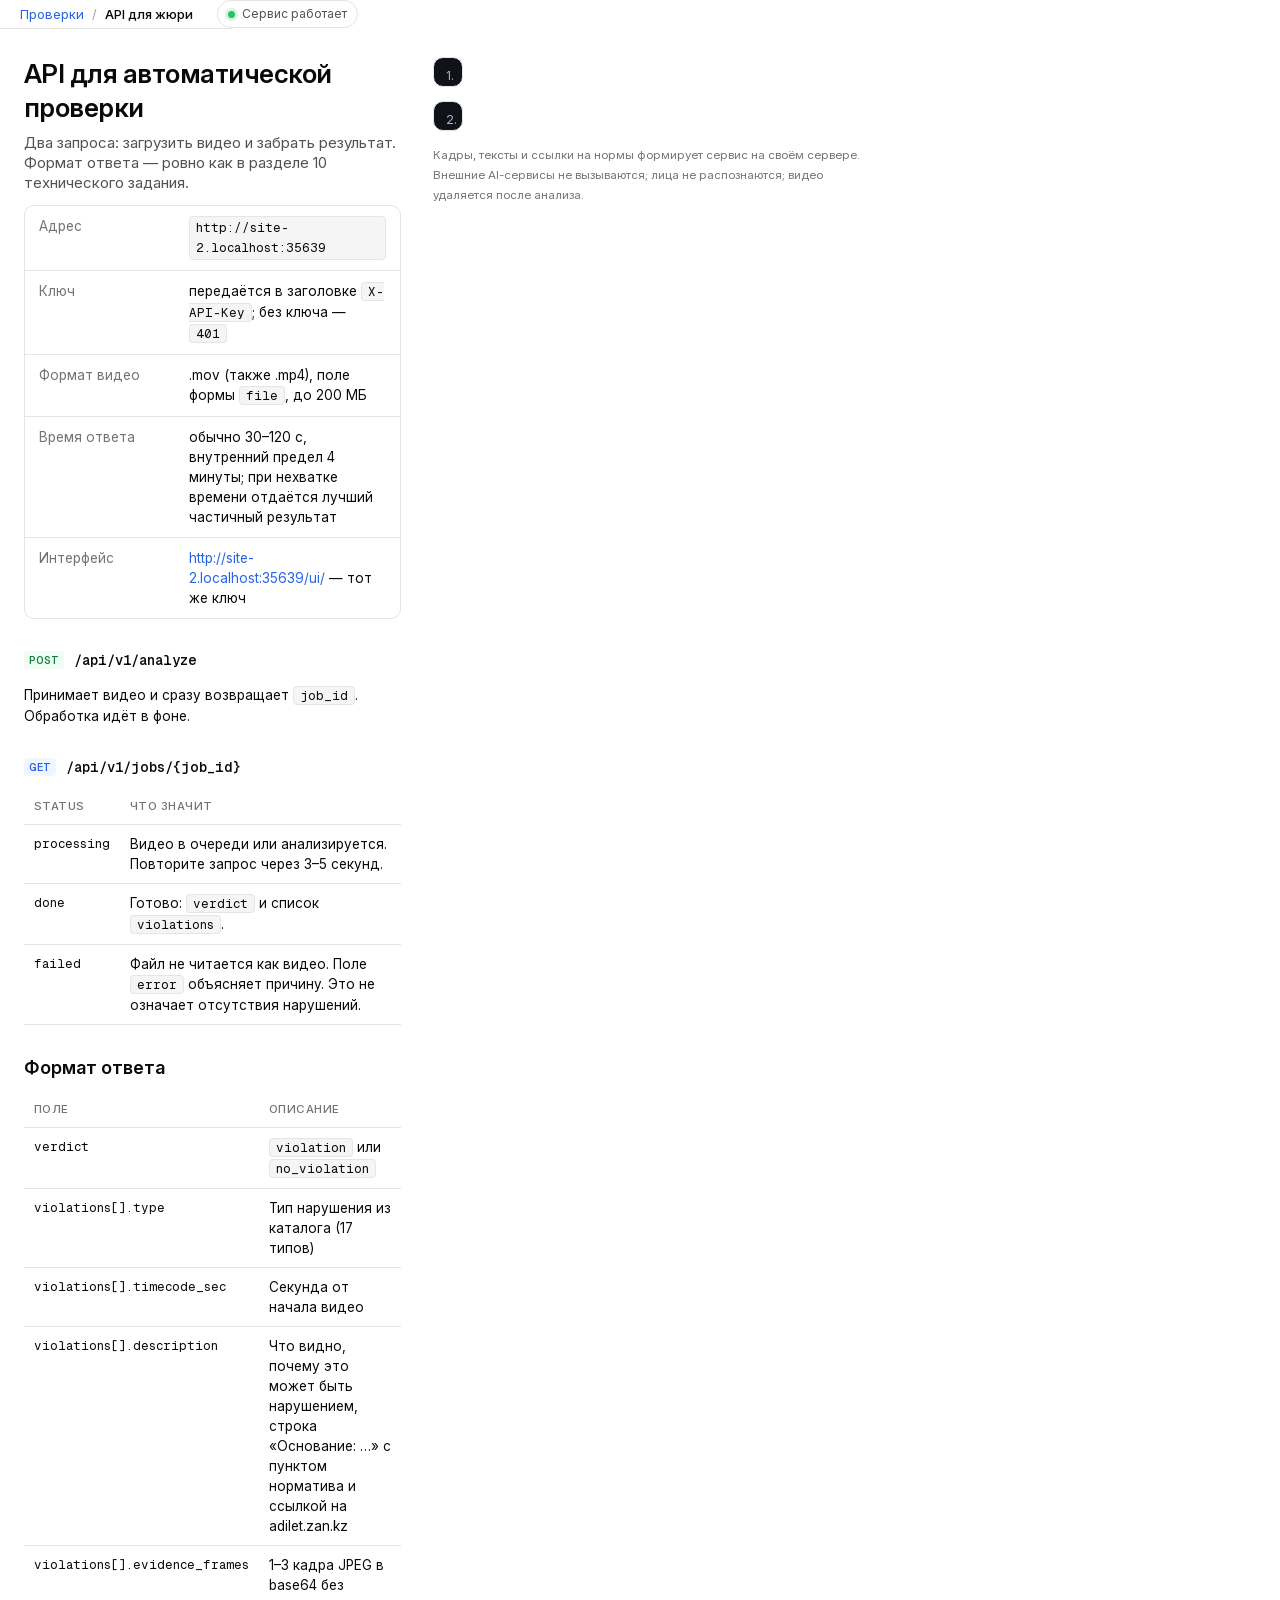
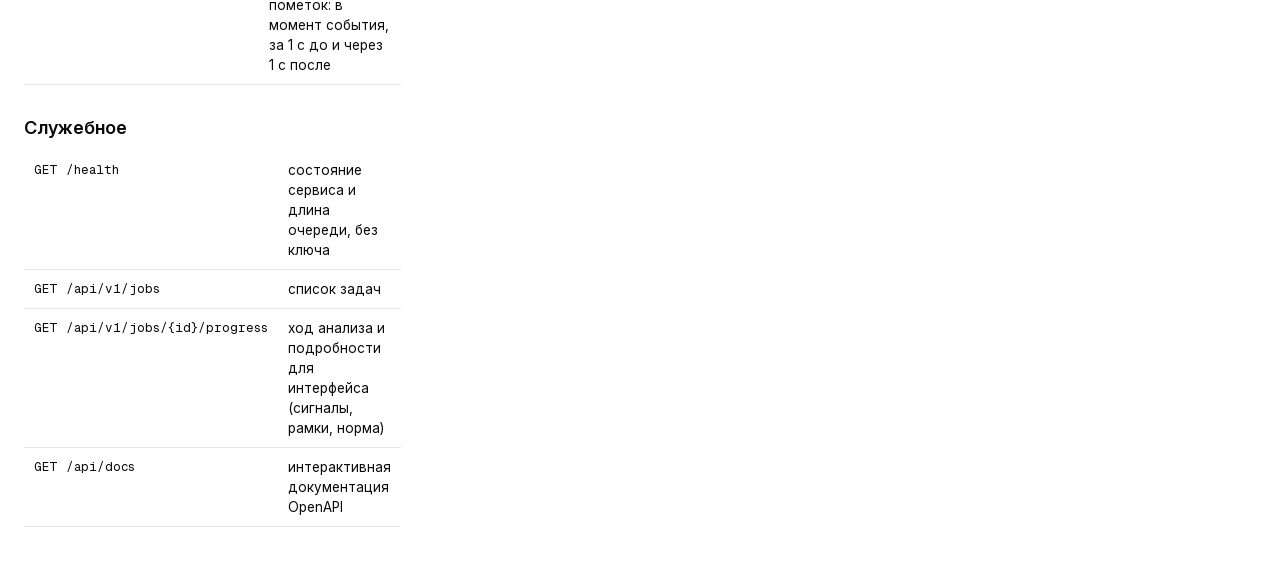
==== app/static/api.html @ 2653d710 "Интерфейс: список и загрузка, результат, ход анализа, заключение для печати, каталог правил, API для" ====
<!doctype html>
<html lang="ru">
<head>
<meta charset="utf-8">
<meta name="viewport" content="width=device-width, initial-scale=1">
<title>API для жюри — КассаКонтроль</title>
<link rel="stylesheet" href="fonts.css">
<link rel="stylesheet" href="ui.css">
<style>
.doc{max-width:1200px;margin:0 auto;display:grid;grid-template-columns:1fr 440px;gap:32px;padding:28px 24px 60px}
.doc h1{margin:0;font-size:26px;line-height:34px;font-weight:600;letter-spacing:-.02em}
.doc .lead{color:var(--text2);margin:8px 0 0;font-size:15px}
.doc h2{font-size:18px;line-height:26px;margin:30px 0 10px;font-weight:600;display:flex;gap:10px;align-items:center}
.doc h2 code{font:600 14px/22px var(--mono)}
.kv{border:1px solid var(--line);border-radius:10px;overflow:hidden;margin-top:12px}
.kv div{display:grid;grid-template-columns:150px 1fr;padding:10px 14px;border-bottom:1px solid var(--line);font-size:13.5px}
.kv div:last-child{border:0}
.kv span:first-child{color:var(--label)}
code.i{font:12.5px/20px var(--mono);background:var(--muted);padding:1px 6px;border-radius:4px;border:1px solid var(--line)}
.cb{background:#0F1218;color:#E8EBF0;border-radius:10px;overflow:hidden;margin-bottom:14px}
.cbh{display:flex;justify-content:space-between;align-items:center;padding:8px 12px;border-bottom:1px solid #2A3140;font-size:12.5px;color:#A9B1BE}
.cb pre{margin:0;padding:12px 14px;font:12.5px/19px var(--mono);white-space:pre-wrap;overflow-wrap:anywhere}
.k{color:#7AA7FF}.s{color:#9FE0B8}.c{color:#8A93A2}.n{color:#F7B955}
.tbl2{width:100%;border-collapse:collapse;font-size:13.5px;margin-top:10px}
.tbl2 th{text-align:left;font-size:11.5px;letter-spacing:.04em;text-transform:uppercase;color:var(--label);font-weight:500;padding:8px 10px;border-bottom:1px solid var(--line)}
.tbl2 td{padding:9px 10px;border-bottom:1px solid var(--line);vertical-align:top}
.tbl2 td:first-child{font:12.5px/20px var(--mono);white-space:nowrap}
.m{font:600 11px/16px var(--mono);padding:1px 5px;border-radius:4px}
.m.post{background:var(--okBg);color:var(--ok)}.m.get{background:var(--selBg);color:var(--sel)}
[data-theme="dark"] .m.get{color:var(--text)}
</style>
</head>
<body>
<div id="root"></div>
<script src="ui.js"></script>
<script>
(async () => {
  const host = location.origin;
  const root = document.getElementById("root");
  root.innerHTML = `<div class="app"><div class="work" style="display:block">
    <header class="top"><div class="crumbs"><a href="index.html">Проверки</a><span class="sep">/</span><b>API для жюри</b></div><div class="spacer"></div><div class="svc" id="svc"><span class="dotok"></span>Сервис работает</div></header>
    <div class="doc"><main>
      <h1>API для автоматической проверки</h1>
      <p class="lead">Два запроса: загрузить видео и забрать результат. Формат ответа — ровно как в разделе 10 технического задания.</p>
      <div class="kv">
        <div><span>Адрес</span><code class="i">${host}</code></div>
        <div><span>Ключ</span><span>передаётся в заголовке <code class="i">X-API-Key</code>; без ключа — <code class="i">401</code></span></div>
        <div><span>Формат видео</span><span>.mov (также .mp4), поле формы <code class="i">file</code>, до 200 МБ</span></div>
        <div><span>Время ответа</span><span>обычно 30–120 с, внутренний предел 4 минуты; при нехватке времени отдаётся лучший частичный результат</span></div>
        <div><span>Интерфейс</span><span><a href="index.html">${host}/ui/</a> — тот же ключ</span></div>
      </div>
      <h2><span class="m post">POST</span><code>/api/v1/analyze</code></h2>
      <p>Принимает видео и сразу возвращает <code class="i">job_id</code>. Обработка идёт в фоне.</p>
      <h2><span class="m get">GET</span><code>/api/v1/jobs/{job_id}</code></h2>
      <table class="tbl2"><thead><tr><th>status</th><th>Что значит</th></tr></thead><tbody>
        <tr><td>processing</td><td>Видео в очереди или анализируется. Повторите запрос через 3–5 секунд.</td></tr>
        <tr><td>done</td><td>Готово: <code class="i">verdict</code> и список <code class="i">violations</code>.</td></tr>
        <tr><td>failed</td><td>Файл не читается как видео. Поле <code class="i">error</code> объясняет причину. Это не означает отсутствия нарушений.</td></tr>
      </tbody></table>
      <h2>Формат ответа</h2>
      <table class="tbl2"><thead><tr><th>Поле</th><th>Описание</th></tr></thead><tbody>
        <tr><td>verdict</td><td><code class="i">violation</code> или <code class="i">no_violation</code></td></tr>
        <tr><td>violations[].type</td><td>Тип нарушения из каталога (17 типов)</td></tr>
        <tr><td>violations[].timecode_sec</td><td>Секунда от начала видео</td></tr>
        <tr><td>violations[].description</td><td>Что видно, почему это может быть нарушением, строка «Основание: …» с пунктом норматива и ссылкой на adilet.zan.kz</td></tr>
        <tr><td>violations[].evidence_frames</td><td>1–3 кадра JPEG в base64 без пометок: в момент события, за 1 с до и через 1 с после</td></tr>
      </tbody></table>
      <h2>Служебное</h2>
      <table class="tbl2"><tbody>
        <tr><td>GET /health</td><td>состояние сервиса и длина очереди, без ключа</td></tr>
        <tr><td>GET /api/v1/jobs</td><td>список задач</td></tr>
        <tr><td>GET /api/v1/jobs/{id}/progress</td><td>ход анализа и подробности для интерфейса (сигналы, рамки, норма)</td></tr>
        <tr><td>GET /api/docs</td><td>интерактивная документация OpenAPI</td></tr>
      </tbody></table>
    </main>
    <aside>
      <div class="cb"><div class="cbh"><span>1. Отправить видео</span></div><pre>API=${host}
<span class="k">curl</span> -X POST $API/api/v1/analyze \\
  -H <span class="s">"X-API-Key: ••••••••"</span> \\
  -F <span class="s">"file=@video_017.mov"</span>

<span class="c"># ответ</span>
{ <span class="s">"job_id"</span>: <span class="s">"3f2a9c1e"</span>, <span class="s">"status"</span>: <span class="s">"processing"</span> }</pre></div>
      <div class="cb"><div class="cbh"><span>2. Забрать результат</span></div><pre><span class="k">curl</span> $API/api/v1/jobs/3f2a9c1e \\
  -H <span class="s">"X-API-Key: ••••••••"</span>

<span class="c"># ответ (сокращён)</span>
{
  <span class="s">"job_id"</span>: <span class="s">"3f2a9c1e"</span>,
  <span class="s">"status"</span>: <span class="s">"done"</span>,
  <span class="s">"verdict"</span>: <span class="s">"violation"</span>,
  <span class="s">"violations"</span>: [{
    <span class="s">"type"</span>: <span class="s">"Наличные оставлены без присмотра"</span>,
    <span class="s">"timecode_sec"</span>: <span class="n">10.0</span>,
    <span class="s">"description"</span>: <span class="s">"Кассир отходит от рабочего места… Основание: Правила № 231, п. 20, ч. 2 (https://adilet.zan.kz/…)"</span>,
    <span class="s">"evidence_frames"</span>: [
      { <span class="s">"timestamp_sec"</span>: <span class="n">10.0</span>, <span class="s">"image_base64"</span>: <span class="s">"/9j/4AAQ…"</span> }
    ]
  }]
}</pre></div>
      <div class="note">Кадры, тексты и ссылки на нормы формирует сервис на своём сервере. Внешние AI-сервисы не вызываются; лица не распознаются; видео удаляется после анализа.</div>
    </aside></div></div></div>`;
  KK.api("/health").then(h => { document.getElementById("svc").innerHTML = `<span class="dotok"></span>Сервис работает · очередь ${h.queue} · v${h.version}`; }).catch(() => {});
})();
</script>
</body>
</html>
---- app/static/fonts.css ----
/* Inter и Geist — SIL OFL 1.1, файлы лежат локально, интернет не нужен */
@font-face{font-family:"Inter";src:url("fonts/InterVariable.woff2") format("woff2");font-weight:100 900;font-display:block}
@font-face{font-family:"Geist";src:url("fonts/Geist-Variable.woff2") format("woff2");font-weight:100 900;font-display:block}
@font-face{font-family:"Geist Mono";src:url("fonts/GeistMono-Variable.woff2") format("woff2");font-weight:100 900;font-display:block}
---- app/static/ui.css ----
/* Стиль по мотивам приложений Armeta (Gate, Smeta): нейтральная палитра shadcn, Inter + Geist Mono.
   Тёмная тема — по мотивам armeta.ai. Значения цветов проверены на контраст, см. research_notes/…/armeta_style_research.md */
:root{
  --bg:#FFFFFF; --side:#FAFAFA; --muted:#F5F5F5; --muted2:#EDEDED; --line:#E5E5E5; --line2:#D4D4D4;
  --text:#0A0A0A; --text2:#525252; --label:#737373; --faint:#A3A3A3;
  --brand:#FF5B02; --brandText:#C2410C; --brandBg:#FFF4ED;
  --sel:#2563EB; --selText:#FFFFFF; --selBg:#EFF6FF; --link:#2563EB; --tab:#2563EB;
  --danger:#E40014; --dangerText:#D10012; --dangerBg:#FEF2F2; --dangerLine:#FECACA;
  --warn:#F59E0B; --warnText:#B45309; --warnBg:#FFFBEB; --warnLine:#FDE68A;
  --info:#1D4ED8; --infoBg:#EFF6FF; --infoLine:#BFDBFE;
  --ok:#15803D; --okBg:#F0FDF4;
  --btn:#171717; --btnText:#FFFFFF; --redBtn:#E40014;
  --person:#3B82F6; --video:#0A0A0A; --head:#0A0A0A;
  --shadow:0 1px 2px rgba(10,10,10,.06); --shadow2:0 8px 24px rgba(10,10,10,.12);
  --r:10px; --r2:8px;
  --mono:"Geist Mono",ui-monospace,"SF Mono",Menlo,monospace;
}
[data-theme="dark"]{
  --bg:#000000; --side:#0A0A0A; --muted:#141414; --muted2:#1A1A1A; --line:rgba(255,255,255,.12); --line2:rgba(255,255,255,.2);
  --text:#FFFFFF; --text2:#C9C9C9; --label:#8C8C8C; --faint:#5C5C5C;
  --brand:#FF5A23; --brandText:#FF7A4D; --brandBg:rgba(255,90,35,.12);
  --sel:#FFFFFF; --selText:#000000; --selBg:rgba(255,255,255,.08); --link:#FF7A4D; --tab:#FF5A23;
  --danger:#FF6568; --dangerText:#FF8587; --dangerBg:rgba(255,101,104,.10); --dangerLine:rgba(255,101,104,.35);
  --warn:#F5B04A; --warnText:#F5B04A; --warnBg:rgba(245,176,74,.10); --warnLine:rgba(245,176,74,.35);
  --info:#7AA7FF; --infoBg:rgba(122,167,255,.10); --infoLine:rgba(122,167,255,.35);
  --ok:#4ADE80; --okBg:rgba(74,222,128,.10);
  --btn:#FF5A23; --btnText:#FFFFFF; --redBtn:#E5484D;
  --person:#7AA7FF; --video:#050505; --head:#FFFFFF;
  --shadow:none; --shadow2:0 8px 24px rgba(0,0,0,.6);
}
*{box-sizing:border-box}
html,body{margin:0;background:var(--bg);color:var(--text);font:13.5px/20px "Inter",-apple-system,"Segoe UI",sans-serif;-webkit-font-smoothing:antialiased}
.num{font-variant-numeric:tabular-nums}
.mono{font-family:var(--mono);font-variant-numeric:tabular-nums}
button{font:inherit;color:inherit}
a{color:var(--link);text-decoration:none}
svg{display:block}

/* ---------- каркас ---------- */
.app{display:grid;grid-template-columns:232px 1fr;min-height:100vh}
.app.rail{grid-template-columns:64px 1fr}
.app.fixed{height:100vh;overflow:hidden}
.work{display:grid;grid-template-rows:48px 1fr 28px;min-width:0;min-height:100vh}
.app.fixed .work{height:100vh;min-height:0}

/* боковая панель как в Armeta Gate */
.side{background:var(--side);border-right:1px solid var(--line);display:flex;flex-direction:column;padding:10px 10px 12px;gap:6px;min-height:0}
.sbrand{display:flex;align-items:center;gap:9px;height:36px;padding:0 6px;font-weight:600;font-size:15px;letter-spacing:-.01em}
.mark{width:24px;height:24px;border-radius:6px;background:var(--text);display:grid;place-items:center;position:relative;flex:none}
.mark svg{width:15px;height:15px;color:var(--bg)}
.mark:after{content:"";position:absolute;right:-2px;top:-2px;width:7px;height:7px;border-radius:50%;background:var(--brand);border:2px solid var(--side)}
.sbrand .col{margin-left:auto;color:var(--label);width:24px;height:24px;display:grid;place-items:center;border-radius:6px}
.sbrand .col svg{width:16px;height:16px}
.ucard{display:flex;gap:10px;align-items:center;padding:9px 10px;background:var(--bg);border:1px solid var(--line);border-radius:var(--r);box-shadow:var(--shadow);margin:4px 0 6px}
.ava{width:30px;height:30px;border-radius:50%;background:var(--muted2);display:grid;place-items:center;font-size:11.5px;font-weight:600;color:var(--text2);flex:none}
.ucard b{display:block;font-weight:600;font-size:13px;line-height:17px}
.ucard span{font-size:12px;color:var(--label);line-height:16px}
.nav a{display:flex;align-items:center;gap:10px;height:34px;padding:0 10px;border-radius:var(--r2);color:var(--text2);font-weight:500}
.nav a svg{width:17px;height:17px;color:var(--label)}
.nav a.on{background:var(--bg);color:var(--text);border:1px solid var(--line);box-shadow:var(--shadow)}
.nav a.on svg{color:var(--text)}
.nav a .k{margin-left:auto;font-family:var(--mono);font-size:11px;color:var(--label)}
.slab{font-family:var(--mono);font-size:10.5px;letter-spacing:.08em;text-transform:uppercase;color:var(--label);padding:14px 10px 4px}
.recent a{display:flex;align-items:center;gap:9px;height:30px;padding:0 10px;border-radius:var(--r2);color:var(--text2);font-size:13px}
.recent a .mono{margin-left:auto;font-size:11px;color:var(--label)}
.sfoot{margin-top:auto;display:flex;flex-direction:column;gap:6px}
.srow{display:flex;gap:6px}
.lang{flex:1;display:flex;align-items:center;gap:8px;height:34px;padding:0 10px;border:1px solid var(--line);border-radius:var(--r2);background:var(--bg);font-size:13px}
.lang svg{width:15px;height:15px;color:var(--label)}
.lang .chev{margin-left:auto}
.ibtn{width:34px;height:34px;border-radius:var(--r2);display:grid;place-items:center;color:var(--text2);border:1px solid transparent}
.ibtn svg{width:16px;height:16px}
.ibtn.b{border-color:var(--line);background:var(--bg)}
.help{display:flex;align-items:center;gap:9px;height:32px;padding:0 10px;color:var(--text2);font-size:13px}
.help svg{width:16px;height:16px;color:var(--label)}
/* свёрнутая панель — значки с подписями, как в Armeta Smeta */
.app.rail .side{padding:10px 6px;align-items:stretch}
.rbrand{display:grid;place-items:center;height:40px;margin-bottom:6px}
.ritem{display:flex;flex-direction:column;align-items:center;gap:3px;padding:8px 0 7px;border-radius:var(--r2);color:var(--label);font-size:10.5px;line-height:13px;position:relative}
.ritem svg{width:18px;height:18px}
.ritem.on{color:var(--text);background:var(--bg);border:1px solid var(--line);box-shadow:var(--shadow)}
.ritem.on:before{content:"";position:absolute;left:-7px;top:10px;bottom:10px;width:2px;border-radius:2px;background:var(--brand)}

/* верхняя строка */
.top{display:flex;align-items:center;gap:12px;padding:0 20px;border-bottom:1px solid var(--line);background:var(--bg);min-width:0}
.crumbs{display:flex;align-items:center;gap:8px;font-size:13px;color:var(--label);white-space:nowrap}
.crumbs b{color:var(--text);font-weight:500}
.crumbs .sep{color:var(--faint)}
.idchip{font-family:var(--mono);font-size:11.5px;padding:1px 7px;border-radius:6px;background:var(--muted);color:var(--text2);border:1px solid var(--line)}
.spacer{flex:1}
.search{display:flex;align-items:center;gap:8px;height:32px;width:280px;padding:0 10px;border-radius:var(--r2);background:var(--muted);color:var(--label);font-size:13px}
.search svg{width:15px;height:15px}
.search .kb{margin-left:auto;font-family:var(--mono);font-size:10.5px;border:1px solid var(--line2);border-radius:4px;padding:0 5px;color:var(--label);background:var(--bg)}
.svc{display:flex;align-items:center;gap:7px;height:28px;padding:0 10px;border:1px solid var(--line);border-radius:999px;font-size:12px;color:var(--text2);white-space:nowrap}
.dotok{width:7px;height:7px;border-radius:50%;background:#22C55E;box-shadow:0 0 0 3px rgba(34,197,94,.18)}

/* нижняя строка состояния, как в Armeta Smeta */
.status{display:flex;align-items:center;gap:14px;padding:0 16px;border-top:1px solid var(--line);background:var(--side);font-family:var(--mono);font-size:11px;color:var(--label);white-space:nowrap;overflow:hidden}
.status .sep{width:1px;height:12px;background:var(--line2)}
.status b{color:var(--text2);font-weight:500}

/* кнопки, чипы, метки */
.btn{display:inline-flex;align-items:center;gap:7px;height:34px;padding:0 13px;border-radius:var(--r2);border:1px solid var(--line);background:var(--bg);font-size:13px;font-weight:500;white-space:nowrap;box-shadow:var(--shadow);cursor:pointer}
.btn svg{width:15px;height:15px}
.btn.dark{background:var(--btn);border-color:var(--btn);color:var(--btnText)}
.btn.red{background:var(--redBtn);border-color:var(--redBtn);color:#fff}
.btn.redo{color:var(--dangerText);border-color:var(--dangerLine);background:transparent}
.btn.sm{height:30px;padding:0 10px;font-size:12.5px}
.chips{display:flex;gap:8px;align-items:center;flex-wrap:nowrap;min-width:0}
.chips .search{flex:0 1 210px;min-width:120px}
.chip{display:inline-flex;align-items:center;gap:7px;height:32px;padding:0 12px;border:1px solid var(--line);border-radius:var(--r2);background:var(--bg);font-size:13px;font-weight:500;box-shadow:var(--shadow);white-space:nowrap}
.chip .c{color:var(--label);font-weight:500;font-size:12.5px}
.chip.on{background:var(--sel);border-color:var(--sel);color:var(--selText)}
.chip.on .c{color:var(--selText);opacity:.75}
.tag{display:inline-flex;align-items:center;gap:6px;height:22px;padding:0 8px;border-radius:6px;font-size:12px;font-weight:500;white-space:nowrap;border:1px solid transparent}
.tag.d{color:var(--dangerText);background:var(--dangerBg);border-color:var(--dangerLine)}
.tag.w{color:var(--warnText);background:var(--warnBg);border-color:var(--warnLine)}
.tag.i{color:var(--info);background:var(--infoBg);border-color:var(--infoLine)}
.tag.ok{color:var(--ok);background:var(--okBg)}
.tag.n{color:var(--text2);background:var(--muted);border-color:var(--line)}
.tag.p{color:var(--brandText);background:var(--brandBg)}
/* формы-значки: цвет всегда вместе с формой */
.sh{display:inline-block;flex:none}
.sh.d{width:8px;height:8px;background:var(--danger);transform:rotate(45deg);border-radius:1px;margin:0 1px}
.sh.w{width:0;height:0;border-left:5px solid transparent;border-right:5px solid transparent;border-bottom:9px solid var(--warn)}
.sh.i{width:8px;height:8px;border-radius:50%;background:var(--info)}
.sh.ok{width:14px;height:14px;color:var(--ok)}
.sh.n{width:10px;height:2px;background:var(--label);border-radius:1px}
.sh.p{width:11px;height:11px;border-radius:50%;border:2px solid var(--brand);border-right-color:transparent}
.sh.x{width:14px;height:14px;color:var(--dangerText)}
.lab{font-size:11px;line-height:14px;letter-spacing:.04em;text-transform:uppercase;color:var(--label);font-weight:500}
.eyebrow{font-family:var(--mono);font-size:11px;letter-spacing:.1em;text-transform:uppercase;color:var(--brandText)}

/* шапка проверки — как шапка проекта в Armeta Gate */
.ph{padding:16px 24px 0;border-bottom:1px solid var(--line);background:var(--bg)}
.ph1{display:flex;align-items:flex-start;gap:16px}
.ph .path{font-size:12.5px;color:var(--label);margin-bottom:2px}
.ph h1{margin:0;font-size:22px;line-height:30px;font-weight:600;letter-spacing:-.02em;display:flex;align-items:center;gap:12px}
.ph .disc{font-size:13px;color:var(--text2);margin-top:2px}
.ph .acts{margin-left:auto;display:flex;gap:8px;padding-top:6px}
.metas{display:flex;gap:28px;margin-top:12px;align-items:flex-end}
.metas .m .lab{margin-bottom:3px}
.metas .m div:last-child{font-size:13px;font-weight:500;white-space:nowrap}
.ring{display:flex;align-items:center;gap:8px;margin-left:auto}
.ring svg{width:22px;height:22px}
.tabs{display:flex;gap:22px;margin-top:8px}
.tabs a{display:flex;align-items:center;gap:7px;height:38px;color:var(--label);font-weight:500;border-bottom:2px solid transparent;margin-bottom:-1px}
.tabs a svg{width:15px;height:15px}
.tabs a.on{color:var(--tab);border-bottom-color:var(--tab)}
[data-theme="dark"] .tabs a.on{color:var(--text)}
.tabs a .c{font-family:var(--mono);font-size:11px;color:var(--label)}
.bar{display:flex;align-items:center;gap:10px;padding:10px 24px;border-bottom:1px solid var(--line);background:var(--bg)}
.bar .search{width:240px;margin-left:auto;height:32px}
.prog{height:3px;background:var(--muted2);margin:14px -24px 0}
.prog i{display:block;height:100%;background:var(--brand)}

/* рабочая область результата */
.body{display:grid;grid-template-columns:1fr 452px;min-height:0;overflow:hidden}
.left{padding:16px 20px 16px 24px;display:flex;flex-direction:column;gap:14px;min-width:0;min-height:0;overflow:hidden}
.card{border:1px solid var(--line);border-radius:var(--r);background:var(--bg);box-shadow:var(--shadow)}
.view{display:flex;gap:14px;padding:12px;flex:1 1 0;min-height:0}
.player{position:relative;width:186px;flex:none;border-radius:var(--r2);overflow:hidden;background:var(--video)}
.player img{width:100%;height:100%;object-fit:cover;display:block}
.ovl{position:absolute;font-family:var(--mono);font-size:11px;line-height:18px;padding:0 6px;border-radius:5px;background:rgba(0,0,0,.72);color:#fff}
.ovl.tl{left:8px;top:8px}.ovl.bl{left:8px;bottom:8px}.ovl.tr{right:8px;top:8px;background:var(--danger);color:#fff}
.bx{position:absolute;border:2px solid #FF3B3B;border-radius:3px;box-shadow:0 0 0 1px rgba(0,0,0,.45)}
.bx span{position:absolute;left:-2px;bottom:100%;margin-bottom:2px;background:#FF3B3B;color:#fff;font-family:var(--mono);font-size:10px;line-height:14px;padding:0 4px;border-radius:3px;white-space:nowrap}
.bx--person{border-color:#60A5FA;border-style:dashed}
.bx--person span{background:#2563EB}
.evid{flex:1;display:flex;flex-direction:column;gap:10px;min-width:0;min-height:0}
.evh{display:flex;align-items:center;gap:10px}
.evh .mono{font-size:13px;font-weight:600;color:var(--dangerText)}
.evh b{font-weight:600;font-size:14px}
.evh .tag{margin-left:auto}
.evrow{display:flex;gap:12px;flex:1;min-height:0}
.zoom{position:relative;overflow:hidden;border-radius:var(--r2);background:var(--video);flex:none}
.zoom .inner{position:absolute;left:0;top:0;transform-origin:0 0}
.zoom .inner img{display:block;width:464px;height:848px}
.evcol{flex:1;display:flex;flex-direction:column;gap:10px;min-width:0}
.frames{display:grid;grid-template-columns:repeat(3,1fr);gap:8px}
.frames figure{margin:0;min-width:0}
.frames .th{position:relative;border-radius:6px;overflow:hidden;height:122px;background:var(--video)}
.frames .th img{width:100%;height:100%;object-fit:cover;display:block}
.frames.tall .th{height:212px}
.frames .th.ev{outline:2px solid var(--danger);outline-offset:-2px}
.frames figcaption{display:flex;justify-content:space-between;margin-top:5px;font-size:11.5px;color:var(--label)}
.frames figcaption .mono{color:var(--text)}
.sig{border-top:1px solid var(--line);padding-top:8px}
.sig table{width:100%;border-collapse:collapse;font-size:12.5px}
.sig td{padding:4px 0;vertical-align:top;color:var(--text2)}
.sig td.mono{width:74px;color:var(--label);font-size:11.5px}
.sig tr.hit td{color:var(--text);font-weight:500}
.sig tr.hit td.mono{color:var(--dangerText)}

/* шкала */
.tl{padding:10px 14px 10px;flex:none;position:relative}
.tlh{display:flex;align-items:center;gap:12px;margin-bottom:8px}
.tlh b{font-weight:600;font-size:13px}
.tlh .hint{color:var(--label);font-size:12.5px}
.leg{margin-left:auto;display:flex;gap:6px}
.leg>span{display:inline-flex;align-items:center;gap:6px;height:24px;padding:0 9px;border:1px solid var(--line);border-radius:6px;font-size:12px;color:var(--text2)}
.trk{display:grid;grid-template-columns:58px minmax(0,1fr);gap:6px 10px;align-items:center}
.trk .lab{text-align:right;letter-spacing:.02em}
.etrack{position:relative;height:24px;background:var(--muted);border-radius:6px}
.erng{position:absolute;top:5px;bottom:5px;border-radius:4px;background:var(--dangerBg);border:1px solid var(--dangerLine)}
.erng.w{background:var(--warnBg);border-color:var(--warnLine)}
.erng.ok{background:var(--okBg);border-color:rgba(21,128,61,.35)}
.erng.p{background:repeating-linear-gradient(135deg,var(--muted2) 0 6px,transparent 6px 12px);border:0;top:0;bottom:0;border-radius:6px}
.pin{position:absolute;top:50%;transform:translate(-50%,-50%);display:grid;place-items:center}
.pin .sh.d{width:11px;height:11px;border:2px solid var(--bg)}
.pin .sh.w{border-left-width:7px;border-right-width:7px;border-bottom-width:12px}
.pin .okc{width:16px;height:16px;border-radius:50%;background:var(--ok);color:#fff;display:grid;place-items:center}
.pin .okc svg{width:10px;height:10px}
.pin em{position:absolute;bottom:100%;margin-bottom:4px;font-style:normal;font-family:var(--mono);font-size:10.5px;color:var(--text2);white-space:nowrap}
.strip{position:relative;height:46px;display:flex;border-radius:6px;overflow:visible}
.strip img{flex:1;min-width:0;height:100%;object-fit:cover;display:block}
.strip img:first-child{border-radius:6px 0 0 6px}.strip img:last-of-type{border-radius:0 6px 6px 0}
.played{position:absolute;left:0;top:0;bottom:0;background:rgba(255,91,2,.10);border-right:0}
.dim{position:absolute;right:0;top:0;bottom:0;background:var(--bg);opacity:.62}
.phead{position:absolute;top:-30px;bottom:-3px;width:2px;background:var(--head);transform:translateX(-1px);z-index:2}
.phead:before{content:"";position:absolute;top:-1px;left:-5px;width:12px;height:8px;background:var(--head);clip-path:polygon(0 0,100% 0,50% 100%)}
.ruler{position:relative;height:14px;margin-left:68px;font-family:var(--mono);font-size:10.5px;color:var(--label);margin-top:4px}
.ruler span{position:absolute;transform:translateX(-50%)}
.ruler span:first-child{transform:none}
.ctrls{display:flex;align-items:center;gap:6px;margin-top:8px}
.cb{width:30px;height:30px;border-radius:var(--r2);border:1px solid var(--line);display:grid;place-items:center;background:var(--bg)}
.cb svg{width:13px;height:13px}
.cb.play{background:var(--text);color:var(--bg);border-color:var(--text)}
.clock{font-family:var(--mono);font-size:12px;color:var(--label);margin-left:6px}
.clock b{color:var(--text);font-weight:500}
.seg{display:inline-flex;border:1px solid var(--line);border-radius:var(--r2);overflow:hidden;margin-left:8px;background:var(--muted)}
.seg span{padding:0 9px;height:28px;display:grid;place-items:center;font-size:12px;color:var(--label)}
.seg span.on{background:var(--bg);color:var(--text);box-shadow:var(--shadow)}
.keys{margin-left:auto;display:flex;gap:12px;font-size:12px;color:var(--label)}
.kbd{font-family:var(--mono);font-size:10.5px;border:1px solid var(--line2);border-bottom-width:2px;border-radius:4px;padding:0 4px;color:var(--text2);margin-right:3px}
.hov{position:absolute;z-index:3;width:150px;background:var(--bg);border:1px solid var(--line2);border-radius:var(--r2);box-shadow:var(--shadow2);padding:5px}
.hov img{width:100%;height:80px;object-fit:cover;object-position:50% 55%;border-radius:5px;display:block}
.hov div{font-size:11.5px;line-height:15px;margin-top:5px;color:var(--text2)}
.hov .mono{color:var(--warnText)}

/* правая панель — таблица событий с группами */
.rp{border-left:1px solid var(--line);background:var(--bg);display:flex;flex-direction:column;min-height:0;overflow:hidden}
.rph{display:grid;grid-template-columns:64px 1fr 104px;gap:8px;padding:9px 16px;border-bottom:1px solid var(--line);background:var(--side)}
.rpl{overflow:auto;min-height:0;flex:1}
.grp{display:flex;align-items:center;gap:9px;padding:8px 16px;background:var(--muted);border-bottom:1px solid var(--line);font-weight:600;font-size:13px}
.grp .c{color:var(--label);font-weight:500;font-family:var(--mono);font-size:11.5px}
.row{display:grid;grid-template-columns:64px 1fr 104px;gap:8px;padding:11px 16px;border-bottom:1px solid var(--line);align-items:start}
.row .mono{font-size:12.5px;font-weight:600;padding-top:1px}
.row .t{font-weight:500;line-height:19px}
.row .sub{font-size:12px;color:var(--label);margin-top:3px;display:flex;align-items:center;gap:6px}
.row.sel{background:var(--selBg);box-shadow:inset 2px 0 0 var(--link)}
.row .r{display:flex;justify-content:flex-end}
.det{padding:4px 16px 16px;border-bottom:1px solid var(--line);background:var(--selBg);box-shadow:inset 2px 0 0 var(--link)}
.fld{padding:10px 0;border-top:1px solid var(--line)}
.fld:first-child{border-top:0}
.fld .lab{margin-bottom:4px}
.fld p{margin:0;line-height:20px}
.norm{border:1px solid var(--line);border-radius:var(--r2);background:var(--bg);padding:10px 12px}
.norm .ref{font-family:var(--mono);font-size:11px;letter-spacing:.06em;text-transform:uppercase;color:var(--brandText);margin-bottom:5px}
.norm q{display:block;quotes:none;color:var(--text2);font-size:13px;line-height:19px}
.norm a{display:inline-flex;align-items:center;gap:5px;margin-top:7px;font-size:12.5px;font-family:var(--mono)}
.norm a svg{width:12px;height:12px}
.todo{display:flex;gap:9px;padding:9px 11px;border-radius:var(--r2);background:var(--bg);border:1px dashed var(--line2)}
.todo svg{width:15px;height:15px;color:var(--text2);flex:none;margin-top:2px}
.dec{display:flex;gap:6px;flex-wrap:wrap;margin-top:12px}
.note{font-size:11.5px;color:var(--label);margin-top:7px}
.more{font-size:12.5px;font-weight:500}
.cat{display:flex;align-items:center;gap:9px;padding:8px 16px;border-bottom:1px solid var(--line);font-size:13px;color:var(--text2)}
.cat .mono{margin-left:auto;font-size:11px;color:var(--label)}

/* правая панель: этапы анализа (как «STAGE 01…» у Armeta) */
.stages{padding:6px 16px}
.stg{display:grid;grid-template-columns:22px 1fr auto;gap:10px;padding:11px 0;border-bottom:1px solid var(--line);align-items:start}
.stg:last-child{border-bottom:0}
.stg .ic{width:20px;height:20px;border-radius:50%;display:grid;place-items:center;margin-top:1px}
.stg .ic svg{width:12px;height:12px}
.stg.done .ic{background:var(--text);color:var(--bg)}
.stg.now .ic{border:2px solid var(--brand);border-right-color:transparent}
.stg.wait .ic{border:1.5px solid var(--line2)}
.stg .eyebrow{font-size:10.5px;margin-bottom:1px}
.stg.wait .eyebrow{color:var(--label)}
.stg b{display:block;font-weight:600}
.stg.wait b{color:var(--label);font-weight:500}
.stg .d{font-size:12.5px;color:var(--label);margin-top:2px}
.stg .tm{font-family:var(--mono);font-size:11.5px;color:var(--label);padding-top:14px}
.mbar{height:4px;background:var(--muted2);border-radius:2px;margin-top:8px;overflow:hidden}
.mbar i{display:block;height:100%;background:var(--brand)}
.kpis{display:grid;grid-template-columns:1fr 1fr;border-top:1px solid var(--line);border-bottom:1px solid var(--line)}
.kpis>div{padding:10px 16px}
.kpis>div:nth-child(odd){border-right:1px solid var(--line)}
.kpis>div:nth-child(-n+2){border-bottom:1px solid var(--line)}
.kpis .v{font-family:var(--mono);font-size:17px;font-weight:500;margin-top:3px}
.linkbox{margin:14px 16px 0;padding:10px 12px;border:1px solid var(--line);border-radius:var(--r2);background:var(--side);font-size:12.5px;color:var(--text2)}
.linkbox .u{display:flex;align-items:center;gap:8px;margin-top:6px;font-family:var(--mono);font-size:12px;color:var(--text);background:var(--bg);border:1px solid var(--line);border-radius:6px;padding:5px 8px}
.linkbox .u svg{width:14px;height:14px;margin-left:auto;color:var(--label)}
.skel{display:flex;flex-direction:column;gap:9px;padding:14px}
.skel i{display:block;height:10px;border-radius:5px;background:var(--muted2)}
.pend{flex:1;display:flex;flex-direction:column;justify-content:center;align-items:center;text-align:center;color:var(--label);gap:6px;border:1px dashed var(--line2);border-radius:var(--r2);padding:20px}
.pend b{color:var(--text);font-weight:600}

/* страница «Проверки» */
.page{padding:20px 24px 28px;display:flex;flex-direction:column;gap:16px;min-width:0}
.pgh{display:flex;align-items:flex-start;gap:16px}
.pgh h1{margin:0;font-size:22px;line-height:30px;font-weight:600;letter-spacing:-.02em}
.pgh .path{font-size:12.5px;color:var(--label)}
.lst{display:grid;grid-template-columns:1fr 330px;gap:20px;align-items:start}
.drop{border:1.5px dashed var(--line2);border-radius:var(--r);background:var(--side);padding:18px 20px;display:flex;flex-direction:column;gap:16px}
.dr1{display:flex;align-items:center;gap:16px}
.dic{width:46px;height:46px;border-radius:var(--r);background:var(--bg);border:1px solid var(--line);display:grid;place-items:center;box-shadow:var(--shadow);flex:none}
.dic svg{width:22px;height:22px}
.dr1 b{font-size:15px;font-weight:600;display:block}
.dr1 span{color:var(--label);font-size:13px}
.dr1 .btn{margin-left:auto}
.steps5{display:grid;grid-template-columns:repeat(5,1fr);gap:8px}
.steps5 div{background:var(--bg);border:1px solid var(--line);border-radius:var(--r2);padding:9px 10px;font-size:12.5px;line-height:17px;color:var(--text2)}
.steps5 .n{width:20px;height:20px;border-radius:50%;background:var(--text);color:var(--bg);font-size:11px;font-weight:600;display:grid;place-items:center;margin-bottom:6px}
.steps5 b{display:block;color:var(--text);font-weight:600;font-size:12.5px}
.errb{display:flex;gap:10px;padding:10px 12px;border-radius:var(--r2);background:var(--dangerBg);border:1px solid var(--dangerLine);font-size:13px}
.errb svg{width:17px;height:17px;color:var(--dangerText);flex:none;margin-top:1px}
.errb b{display:block;font-weight:600}
.errb span{color:var(--text2)}
.tbl{border:1px solid var(--line);border-radius:var(--r);overflow:hidden;background:var(--bg)}
.tbl table{width:100%;border-collapse:collapse}
.tbl th{text-align:left;padding:10px 14px;font-size:11px;letter-spacing:.04em;text-transform:uppercase;color:var(--label);font-weight:500;background:var(--side);border-bottom:1px solid var(--line);white-space:nowrap}
.tbl td{padding:11px 14px;border-bottom:1px solid var(--line);vertical-align:top}
.tbl tr:last-child td{border-bottom:0}
.tbl tr.g td{background:var(--muted);padding:7px 14px;font-weight:600}
.tbl tr.g .c{font-family:var(--mono);font-size:11.5px;color:var(--label);font-weight:500;margin-left:6px}
.tbl .f{font-weight:500;white-space:nowrap}
.tbl .f small{display:block;font-family:var(--mono);font-size:11px;color:var(--label);font-weight:400}
.tbl .m{color:var(--text2);white-space:nowrap}
.tbl .out{font-size:12.5px;line-height:18px}
.tbl .out .mono{color:var(--label);font-size:11.5px;margin-right:4px}
.minibar{display:flex;align-items:center;gap:8px;font-size:12.5px;color:var(--text2)}
.minibar .mbar{width:80px;margin:0}
.catp{border:1px solid var(--line);border-radius:var(--r);background:var(--bg);overflow:hidden}
.catp .hd{padding:12px 14px;border-bottom:1px solid var(--line);background:var(--side)}
.catp .hd b{display:block;font-weight:600}
.catp .hd span{font-size:12.5px;color:var(--label)}
.ci{padding:10px 14px;border-bottom:1px solid var(--line);display:flex;gap:10px}
.ci:last-of-type{border-bottom:0}
.ci .n{font-family:var(--mono);font-size:11px;color:var(--label);width:18px;flex:none;padding-top:1px}
.ci b{display:block;font-weight:500;line-height:18px}
.ci .ref{font-family:var(--mono);font-size:11px;color:var(--brandText);letter-spacing:.03em;margin-top:3px}
.ci .ref.g{color:var(--label)}
.priv{display:flex;gap:9px;padding:11px 14px;border-top:1px solid var(--line);background:var(--side);font-size:12.5px;color:var(--text2);line-height:18px}
.priv svg{width:15px;height:15px;color:var(--ok);flex:none;margin-top:2px}

/* телефон */
@media (max-width:600px){
  .app,.app.rail{display:block;height:auto!important;overflow:visible!important}
  .side{display:none}
  .work{display:block;height:auto!important;min-height:0}
  .top{height:52px;padding:0 14px}
  .top .search,.top .svc{display:none}
  .mtop{display:flex!important}
  .ph{padding:14px 16px 0}
  .ph1{flex-direction:column;gap:8px}
  .ph h1{font-size:19px;line-height:26px;flex-wrap:wrap;gap:8px}
  .ph .acts{margin-left:0;padding-top:0}
  .ph .acts .btn:not(.dark){display:none}
  .metas{flex-wrap:wrap;gap:12px 20px}
  .ring{margin-left:0}
  .tabs{gap:16px;overflow-x:auto}
  .tabs a{white-space:nowrap}
  .bar{padding:10px 16px;overflow-x:auto;flex-wrap:nowrap}
  .chips{overflow-x:auto}
  .chips .search{display:none}
  .bar .search{display:none}
  .body{display:block;overflow:visible}
  .left{padding:14px 16px;overflow:visible}
  .view{flex-direction:column;flex:none}
  .player{width:100%;height:420px}
  .evid{flex:none}
  .evcol{flex:none}
  .frames .th{height:150px}
  .pend{min-height:200px}
  .evrow{flex-direction:column}
  .zoom{display:none}
  .leg,.keys,.seg,.hov{display:none}
  .trk{grid-template-columns:minmax(0,1fr)}
  .trk .lab{display:none}
  .ruler{margin-left:0}
  .rp{border-left:0;border-top:1px solid var(--line);overflow:visible}
  .rph{display:none}
  .row{grid-template-columns:52px 1fr}
  .cat .mono{display:none}
  .rpl{overflow:visible}
  .stg .tm{display:none}
  .row .r{display:none}
  .status{display:none}
  .page{padding:16px}
  .pgh{flex-direction:column}
  .lst{grid-template-columns:1fr}
  .dr1{flex-wrap:wrap}
  .dr1 .btn{margin-left:0}
  .steps5{grid-template-columns:1fr 1fr}
  .tbl th:nth-child(2),.tbl td:nth-child(2),.tbl th:nth-child(3),.tbl td:nth-child(3),.tbl th:nth-child(5),.tbl td:nth-child(5),.tbl th:nth-child(6),.tbl td:nth-child(6){display:none}
  .pgh .acts{margin-left:0!important}
}
.mtop{display:none;align-items:center;gap:10px}
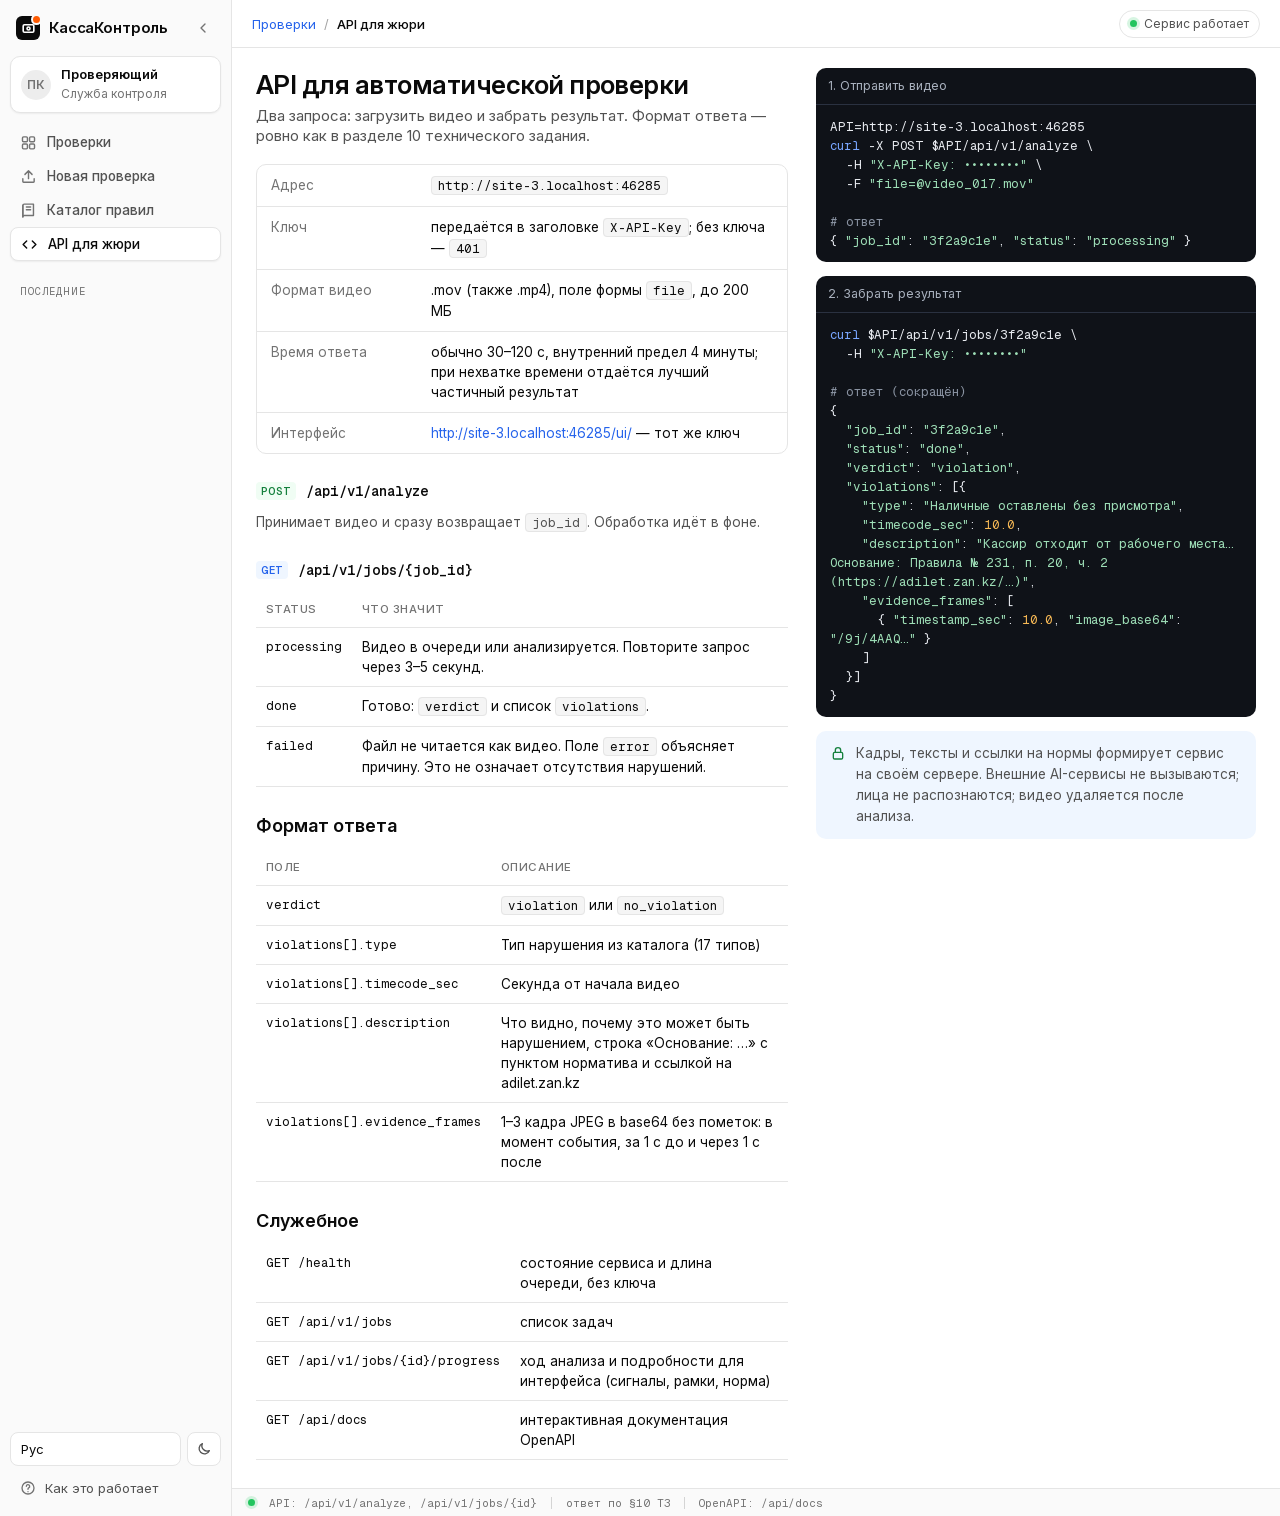
==== commit 0b867870: "Интерфейс: аудит всех страниц — фильтры событий, очередь, тема без перезагрузки, средние экраны, стр" ====
--- a/app/static/api.html
+++ b/app/static/api.html
@@ -4,84 +4,59 @@
 <meta charset="utf-8">
 <meta name="viewport" content="width=device-width, initial-scale=1">
 <title>API для жюри — КассаКонтроль</title>
+<link rel="icon" type="image/svg+xml" href="favicon.svg">
 <link rel="stylesheet" href="fonts.css">
 <link rel="stylesheet" href="ui.css">
-<style>
-.doc{max-width:1200px;margin:0 auto;display:grid;grid-template-columns:1fr 440px;gap:32px;padding:28px 24px 60px}
-.doc h1{margin:0;font-size:26px;line-height:34px;font-weight:600;letter-spacing:-.02em}
-.doc .lead{color:var(--text2);margin:8px 0 0;font-size:15px}
-.doc h2{font-size:18px;line-height:26px;margin:30px 0 10px;font-weight:600;display:flex;gap:10px;align-items:center}
-.doc h2 code{font:600 14px/22px var(--mono)}
-.kv{border:1px solid var(--line);border-radius:10px;overflow:hidden;margin-top:12px}
-.kv div{display:grid;grid-template-columns:150px 1fr;padding:10px 14px;border-bottom:1px solid var(--line);font-size:13.5px}
-.kv div:last-child{border:0}
-.kv span:first-child{color:var(--label)}
-code.i{font:12.5px/20px var(--mono);background:var(--muted);padding:1px 6px;border-radius:4px;border:1px solid var(--line)}
-.cb{background:#0F1218;color:#E8EBF0;border-radius:10px;overflow:hidden;margin-bottom:14px}
-.cbh{display:flex;justify-content:space-between;align-items:center;padding:8px 12px;border-bottom:1px solid #2A3140;font-size:12.5px;color:#A9B1BE}
-.cb pre{margin:0;padding:12px 14px;font:12.5px/19px var(--mono);white-space:pre-wrap;overflow-wrap:anywhere}
-.k{color:#7AA7FF}.s{color:#9FE0B8}.c{color:#8A93A2}.n{color:#F7B955}
-.tbl2{width:100%;border-collapse:collapse;font-size:13.5px;margin-top:10px}
-.tbl2 th{text-align:left;font-size:11.5px;letter-spacing:.04em;text-transform:uppercase;color:var(--label);font-weight:500;padding:8px 10px;border-bottom:1px solid var(--line)}
-.tbl2 td{padding:9px 10px;border-bottom:1px solid var(--line);vertical-align:top}
-.tbl2 td:first-child{font:12.5px/20px var(--mono);white-space:nowrap}
-.m{font:600 11px/16px var(--mono);padding:1px 5px;border-radius:4px}
-.m.post{background:var(--okBg);color:var(--ok)}.m.get{background:var(--selBg);color:var(--sel)}
-[data-theme="dark"] .m.get{color:var(--text)}
-</style>
 </head>
 <body>
-<div id="root"></div>
+<div id="root" style="min-height:100vh"></div>
 <script src="ui.js"></script>
 <script>
-(async () => {
+(() => {
   const host = location.origin;
-  const root = document.getElementById("root");
-  root.innerHTML = `<div class="app"><div class="work" style="display:block">
-    <header class="top"><div class="crumbs"><a href="index.html">Проверки</a><span class="sep">/</span><b>API для жюри</b></div><div class="spacer"></div><div class="svc" id="svc"><span class="dotok"></span>Сервис работает</div></header>
-    <div class="doc"><main>
-      <h1>API для автоматической проверки</h1>
-      <p class="lead">Два запроса: загрузить видео и забрать результат. Формат ответа — ровно как в разделе 10 технического задания.</p>
-      <div class="kv">
-        <div><span>Адрес</span><code class="i">${host}</code></div>
-        <div><span>Ключ</span><span>передаётся в заголовке <code class="i">X-API-Key</code>; без ключа — <code class="i">401</code></span></div>
-        <div><span>Формат видео</span><span>.mov (также .mp4), поле формы <code class="i">file</code>, до 200 МБ</span></div>
-        <div><span>Время ответа</span><span>обычно 30–120 с, внутренний предел 4 минуты; при нехватке времени отдаётся лучший частичный результат</span></div>
-        <div><span>Интерфейс</span><span><a href="index.html">${host}/ui/</a> — тот же ключ</span></div>
-      </div>
-      <h2><span class="m post">POST</span><code>/api/v1/analyze</code></h2>
-      <p>Принимает видео и сразу возвращает <code class="i">job_id</code>. Обработка идёт в фоне.</p>
-      <h2><span class="m get">GET</span><code>/api/v1/jobs/{job_id}</code></h2>
-      <table class="tbl2"><thead><tr><th>status</th><th>Что значит</th></tr></thead><tbody>
-        <tr><td>processing</td><td>Видео в очереди или анализируется. Повторите запрос через 3–5 секунд.</td></tr>
-        <tr><td>done</td><td>Готово: <code class="i">verdict</code> и список <code class="i">violations</code>.</td></tr>
-        <tr><td>failed</td><td>Файл не читается как видео. Поле <code class="i">error</code> объясняет причину. Это не означает отсутствия нарушений.</td></tr>
-      </tbody></table>
-      <h2>Формат ответа</h2>
-      <table class="tbl2"><thead><tr><th>Поле</th><th>Описание</th></tr></thead><tbody>
-        <tr><td>verdict</td><td><code class="i">violation</code> или <code class="i">no_violation</code></td></tr>
-        <tr><td>violations[].type</td><td>Тип нарушения из каталога (17 типов)</td></tr>
-        <tr><td>violations[].timecode_sec</td><td>Секунда от начала видео</td></tr>
-        <tr><td>violations[].description</td><td>Что видно, почему это может быть нарушением, строка «Основание: …» с пунктом норматива и ссылкой на adilet.zan.kz</td></tr>
-        <tr><td>violations[].evidence_frames</td><td>1–3 кадра JPEG в base64 без пометок: в момент события, за 1 с до и через 1 с после</td></tr>
-      </tbody></table>
-      <h2>Служебное</h2>
-      <table class="tbl2"><tbody>
-        <tr><td>GET /health</td><td>состояние сервиса и длина очереди, без ключа</td></tr>
-        <tr><td>GET /api/v1/jobs</td><td>список задач</td></tr>
-        <tr><td>GET /api/v1/jobs/{id}/progress</td><td>ход анализа и подробности для интерфейса (сигналы, рамки, норма)</td></tr>
-        <tr><td>GET /api/docs</td><td>интерактивная документация OpenAPI</td></tr>
-      </tbody></table>
-    </main>
-    <aside>
-      <div class="cb"><div class="cbh"><span>1. Отправить видео</span></div><pre>API=${host}
+  const main = `<div class="doc-grid"><div>
+    <h1 class="doc-h1">API для автоматической проверки</h1>
+    <p class="doc-lead">Два запроса: загрузить видео и забрать результат. Формат ответа — ровно как в разделе 10 технического задания.</p>
+    <div class="doc-kv">
+      <div><span>Адрес</span><span><code class="doc-code">${host}</code></span></div>
+      <div><span>Ключ</span><span>передаётся в заголовке <code class="doc-code">X-API-Key</code>; без ключа — <code class="doc-code">401</code></span></div>
+      <div><span>Формат видео</span><span>.mov (также .mp4), поле формы <code class="doc-code">file</code>, до 200 МБ</span></div>
+      <div><span>Время ответа</span><span>обычно 30–120 с, внутренний предел 4 минуты; при нехватке времени отдаётся лучший частичный результат</span></div>
+      <div><span>Интерфейс</span><span><a href="index.html">${host}/ui/</a> — тот же ключ</span></div>
+    </div>
+    <h2 class="doc-h2"><span class="doc-m post">POST</span><code>/api/v1/analyze</code></h2>
+    <p style="margin:0;color:var(--text2)">Принимает видео и сразу возвращает <code class="doc-code">job_id</code>. Обработка идёт в фоне.</p>
+    <h2 class="doc-h2"><span class="doc-m get">GET</span><code>/api/v1/jobs/{job_id}</code></h2>
+    <table class="doc-tbl"><thead><tr><th>status</th><th>Что значит</th></tr></thead><tbody>
+      <tr><td>processing</td><td>Видео в очереди или анализируется. Повторите запрос через 3–5 секунд.</td></tr>
+      <tr><td>done</td><td>Готово: <code class="doc-code">verdict</code> и список <code class="doc-code">violations</code>.</td></tr>
+      <tr><td>failed</td><td>Файл не читается как видео. Поле <code class="doc-code">error</code> объясняет причину. Это не означает отсутствия нарушений.</td></tr>
+    </tbody></table>
+    <h2 class="doc-h2">Формат ответа</h2>
+    <table class="doc-tbl"><thead><tr><th>Поле</th><th>Описание</th></tr></thead><tbody>
+      <tr><td>verdict</td><td><code class="doc-code">violation</code> или <code class="doc-code">no_violation</code></td></tr>
+      <tr><td>violations[].type</td><td>Тип нарушения из каталога (17 типов)</td></tr>
+      <tr><td>violations[].timecode_sec</td><td>Секунда от начала видео</td></tr>
+      <tr><td>violations[].description</td><td>Что видно, почему это может быть нарушением, строка «Основание: …» с пунктом норматива и ссылкой на adilet.zan.kz</td></tr>
+      <tr><td>violations[].evidence_frames</td><td>1–3 кадра JPEG в base64 без пометок: в момент события, за 1 с до и через 1 с после</td></tr>
+    </tbody></table>
+    <h2 class="doc-h2">Служебное</h2>
+    <table class="doc-tbl"><tbody>
+      <tr><td>GET /health</td><td>состояние сервиса и длина очереди, без ключа</td></tr>
+      <tr><td>GET /api/v1/jobs</td><td>список задач</td></tr>
+      <tr><td>GET /api/v1/jobs/{id}/progress</td><td>ход анализа и подробности для интерфейса (сигналы, рамки, норма)</td></tr>
+      <tr><td>GET /api/docs</td><td>интерактивная документация OpenAPI</td></tr>
+    </tbody></table>
+  </div>
+  <aside>
+    <div class="doc-block"><div class="hd"><span>1. Отправить видео</span></div><pre>API=${host}
 <span class="k">curl</span> -X POST $API/api/v1/analyze \\
   -H <span class="s">"X-API-Key: ••••••••"</span> \\
   -F <span class="s">"file=@video_017.mov"</span>
 
 <span class="c"># ответ</span>
 { <span class="s">"job_id"</span>: <span class="s">"3f2a9c1e"</span>, <span class="s">"status"</span>: <span class="s">"processing"</span> }</pre></div>
-      <div class="cb"><div class="cbh"><span>2. Забрать результат</span></div><pre><span class="k">curl</span> $API/api/v1/jobs/3f2a9c1e \\
+    <div class="doc-block"><div class="hd"><span>2. Забрать результат</span></div><pre><span class="k">curl</span> $API/api/v1/jobs/3f2a9c1e \\
   -H <span class="s">"X-API-Key: ••••••••"</span>
 
 <span class="c"># ответ (сокращён)</span>
@@ -98,9 +73,9 @@
     ]
   }]
 }</pre></div>
-      <div class="note">Кадры, тексты и ссылки на нормы формирует сервис на своём сервере. Внешние AI-сервисы не вызываются; лица не распознаются; видео удаляется после анализа.</div>
-    </aside></div></div></div>`;
-  KK.api("/health").then(h => { document.getElementById("svc").innerHTML = `<span class="dotok"></span>Сервис работает · очередь ${h.queue} · v${h.version}`; }).catch(() => {});
+    <div class="doc-note">${KK.I.lock.replace("<svg", '<svg style="width:16px;height:16px;flex:none;margin-top:2px;color:var(--ok)"')}<span>Кадры, тексты и ссылки на нормы формирует сервис на своём сервере. Внешние AI-сервисы не вызываются; лица не распознаются; видео удаляется после анализа.</span></div>
+  </aside></div>`;
+  KK.frame(main, { active: "api", crumbs: `<a href="index.html">Проверки</a><span class="sep">/</span><b>API для жюри</b>`, width: "1240px", st: ["API: /api/v1/analyze, /api/v1/jobs/{id}", "ответ по §10 ТЗ", "OpenAPI: /api/docs"] });
 })();
 </script>
 </body>
--- a/app/static/ui.css
+++ b/app/static/ui.css
@@ -156,9 +156,9 @@
 
 /* рабочая область результата */
 .body{display:grid;grid-template-columns:1fr 452px;min-height:0;overflow:hidden}
-.left{padding:16px 20px 16px 24px;display:flex;flex-direction:column;gap:14px;min-width:0;min-height:0;overflow:hidden}
+.left{padding:16px 20px 16px 24px;display:flex;flex-direction:column;gap:14px;min-width:0;min-height:0;overflow:auto}
 .card{border:1px solid var(--line);border-radius:var(--r);background:var(--bg);box-shadow:var(--shadow)}
-.view{display:flex;gap:14px;padding:12px;flex:1 1 0;min-height:0}
+.view{display:flex;gap:14px;padding:12px;flex:1 1 auto;min-height:360px}
 .player{position:relative;width:186px;flex:none;border-radius:var(--r2);overflow:hidden;background:var(--video)}
 .player img{width:100%;height:100%;object-fit:cover;display:block}
 .ovl{position:absolute;font-family:var(--mono);font-size:11px;line-height:18px;padding:0 6px;border-radius:5px;background:rgba(0,0,0,.72);color:#fff}
@@ -183,9 +183,10 @@
 .frames .th img{width:100%;height:100%;object-fit:cover;display:block}
 .frames.tall .th{height:212px}
 .frames .th.ev{outline:2px solid var(--danger);outline-offset:-2px}
-.frames figcaption{display:flex;justify-content:space-between;margin-top:5px;font-size:11.5px;color:var(--label)}
+.frames figcaption{display:flex;justify-content:space-between;gap:4px;margin-top:5px;font-size:11.5px;color:var(--label);white-space:nowrap;overflow:hidden}
+.frames figcaption span:last-child{overflow:hidden;text-overflow:ellipsis}
 .frames figcaption .mono{color:var(--text)}
-.sig{border-top:1px solid var(--line);padding-top:8px}
+.sig{border-top:1px solid var(--line);padding-top:8px;flex:1;min-height:0;overflow:auto}
 .sig table{width:100%;border-collapse:collapse;font-size:12.5px}
 .sig td{padding:4px 0;vertical-align:top;color:var(--text2)}
 .sig td.mono{width:74px;color:var(--label);font-size:11.5px}
@@ -347,6 +348,9 @@
 .priv svg{width:15px;height:15px;color:var(--ok);flex:none;margin-top:2px}
 
 /* телефон */
+/* средние экраны (ноутбук 13″, узкое окно): правая колонка уже, крупный кадр слева прячем — он дублирует кадр «событие» */
+@media (max-width:1400px){.body{grid-template-columns:1fr 400px}.player{display:none}}
+@media (max-width:1100px){.body{grid-template-columns:1fr 360px}.zoom{display:none}}
 @media (max-width:600px){
   .app,.app.rail{display:block;height:auto!important;overflow:visible!important}
   .side{display:none}
@@ -399,3 +403,43 @@
   .pgh .acts{margin-left:0!important}
 }
 .mtop{display:none;align-items:center;gap:10px}
+
+/* простые страницы: каталог правил, помощь, API */
+.page.narrow{max-width:1100px}
+.doc-h1{margin:0 0 4px;font-size:26px;line-height:34px;font-weight:600;letter-spacing:-.02em}
+.doc-lead{color:var(--text2);margin:0 0 18px;font-size:15px;max-width:860px}
+.doc-h2{font-size:18px;line-height:26px;margin:26px 0 10px;font-weight:600;display:flex;gap:10px;align-items:center}
+.doc-h2 code{font:600 14px/22px var(--mono)}
+.doc-kv{border:1px solid var(--line);border-radius:10px;overflow:hidden;background:var(--bg)}
+.doc-kv>div{display:grid;grid-template-columns:160px 1fr;padding:10px 14px;border-bottom:1px solid var(--line);font-size:13.5px}
+.doc-kv>div:last-child{border:0}
+.doc-kv>div>span:first-child{color:var(--label)}
+.doc-code{font:12.5px/20px var(--mono);background:var(--muted);padding:1px 6px;border-radius:4px;border:1px solid var(--line)}
+.doc-block{background:#0F1218;color:#E8EBF0;border-radius:10px;overflow:hidden;margin-bottom:14px}
+.doc-block .hd{display:flex;justify-content:space-between;align-items:center;padding:8px 12px;border-bottom:1px solid #2A3140;font-size:12.5px;color:#A9B1BE}
+.doc-block pre{margin:0;padding:12px 14px;font:12.5px/19px var(--mono);white-space:pre-wrap;overflow-wrap:anywhere}
+.doc-block .k{color:#7AA7FF}.doc-block .s{color:#9FE0B8}.doc-block .c{color:#8A93A2}.doc-block .n{color:#F7B955}
+.doc-tbl{width:100%;border-collapse:collapse;font-size:13.5px;margin-top:10px;background:var(--bg)}
+.doc-tbl th{text-align:left;font-size:11.5px;letter-spacing:.04em;text-transform:uppercase;color:var(--label);font-weight:500;padding:8px 10px;border-bottom:1px solid var(--line)}
+.doc-tbl td{padding:9px 10px;border-bottom:1px solid var(--line);vertical-align:top}
+.doc-tbl td:first-child{font:12.5px/20px var(--mono);white-space:nowrap}
+.doc-m{font:600 11px/16px var(--mono);padding:1px 5px;border-radius:4px}
+.doc-m.post{background:var(--okBg);color:var(--ok)}.doc-m.get{background:var(--selBg);color:var(--sel)}
+[data-theme="dark"] .doc-m.get{color:var(--text)}
+.doc-grid{display:grid;grid-template-columns:1fr 440px;gap:28px;align-items:start}
+.doc-note{display:flex;gap:10px;padding:12px 14px;border-radius:10px;background:var(--selBg);font-size:13.5px;line-height:21px;margin-top:14px;color:var(--text2)}
+.rc{border:1px solid var(--line);border-radius:10px;background:var(--bg);margin-bottom:12px;overflow:hidden}
+.rc .h{display:flex;gap:12px;align-items:center;padding:12px 16px;border-bottom:1px solid var(--line);background:var(--side)}
+.rc .h b{font-weight:600;font-size:15px}
+.rc .h .mono{color:var(--brandText);font-size:11.5px;letter-spacing:.06em;text-transform:uppercase}
+.rc .b{padding:12px 16px;display:grid;grid-template-columns:170px 1fr;gap:8px 16px;font-size:13.5px}
+.rc .b .lab{padding-top:2px}
+.rc q{display:block;quotes:none;color:var(--text2);border-left:2px solid var(--brand);padding-left:10px}
+.rc .st{display:inline-flex;align-items:center;gap:6px;height:22px;padding:0 8px;border-radius:6px;font-size:12px;font-weight:500;margin-left:auto;white-space:nowrap}
+.rc .st.on{color:var(--ok);background:var(--okBg)}.rc .st.off{color:var(--text2);background:var(--muted);border:1px solid var(--line)}
+.mom{font-size:12px;color:var(--label);margin:22px 0 8px;letter-spacing:.06em;text-transform:uppercase;font-family:var(--mono)}
+.help-box{border:1px solid var(--line);border-radius:10px;padding:14px 16px;background:var(--side);margin:12px 0}
+.doc-help p,.doc-help li{color:var(--text2);font-size:15px;line-height:24px}
+.doc-help b{color:var(--text)}
+.doc-help ol,.doc-help ul{padding-left:22px}
+@media (max-width:1000px){.doc-grid{grid-template-columns:1fr}.rc .b{grid-template-columns:1fr}}
